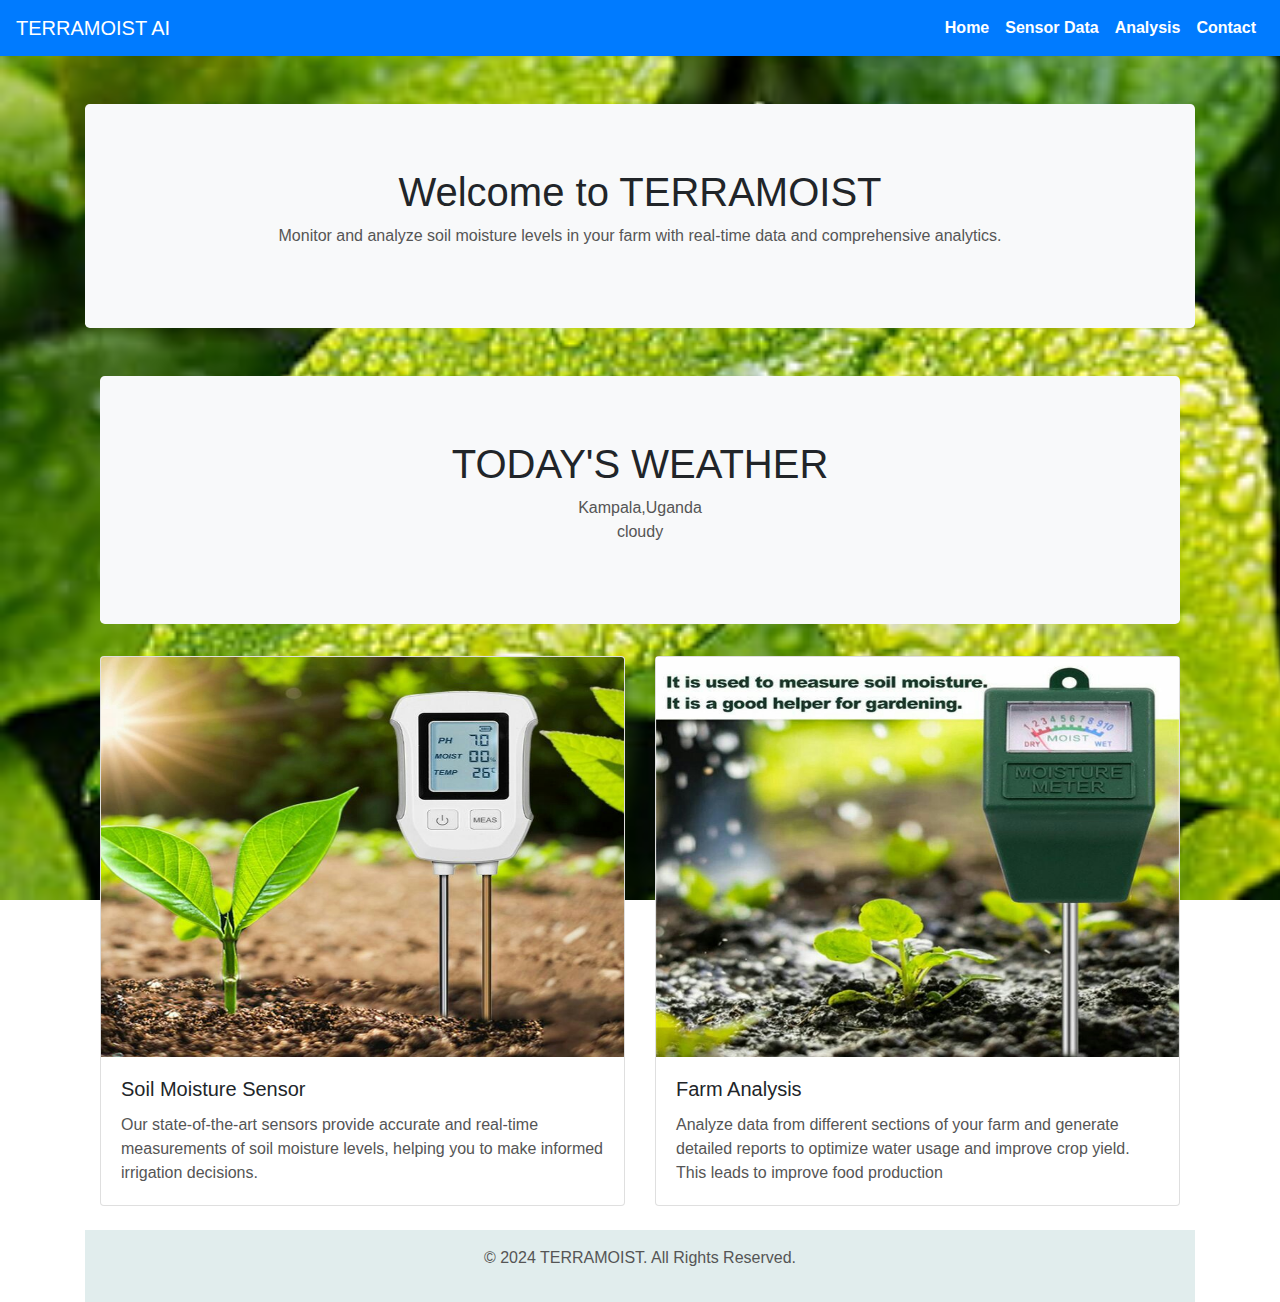
==== index.html @ a13288d0 "Add files via upload" ====
<!DOCTYPE html>
<html lang="en">
<head>
    <meta charset="UTF-8">
    <meta name="viewport" content="width=device-width, initial-scale=1.0">
    <title>Soil Moisture Tracker</title>
    <link rel="stylesheet" href="styles.css">
    <link rel="stylesheet" href="https://stackpath.bootstrapcdn.com/bootstrap/4.5.2/css/bootstrap.min.css">
    <style>
        body {
            background-image: url('bg.jpg');
            background-size: cover;
            background-attachment: fixed;
            background-repeat: no-repeat;
        }
    </style>
</head>
<body>
    <nav class="navbar navbar-expand-lg navbar-dark bg-primary">
        <a class="navbar-brand" href="#">TERRAMOIST AI</a>
        <button class="navbar-toggler" type="button" data-toggle="collapse" data-target="#navbarNav" aria-controls="navbarNav" aria-expanded="false" aria-label="Toggle navigation">
            <span class="navbar-toggler-icon"></span>
        </button>
        <div class="collapse navbar-collapse" id="navbarNav">
            <ul class="navbar-nav ml-auto">
                <li class="nav-item"><a class="nav-link" href="index.html">Home</a></li>
                <li class="nav-item"><a class="nav-link" href="sensor-data.html">Sensor Data</a></li>
                <li class="nav-item"><a class="nav-link" href="analysis.html">Analysis</a></li>
                <li class="nav-item"><a class="nav-link" href="contact.html">Contact</a></li>
            </ul>
        </div>
    </nav>

    <div class="container mt-5">
        <div class="jumbotron text-center bg-light">
            <h1>Welcome to TERRAMOIST</h1>
            <p>Monitor and analyze soil moisture levels in your farm with real-time data and comprehensive analytics.</p>
        </div>
         



        <div class="container mt-5">
            <div class="jumbotron text-center bg-light">
                <h1>TODAY'S WEATHER</h1>
                <p>Kampala,Uganda <br>
                    cloudy 
                    </p>
            </div>


        <div class="row">
            <div class="col-md-6">
                <div class="card mb-4">
                    <img src="s2.jpg" height="400px" class="card-img-top" alt="Soil Moisture Sensor">
                    <div class="card-body">
                        <h5 class="card-title">Soil Moisture Sensor</h5>
                        <p class="card-text">Our state-of-the-art sensors provide accurate and real-time measurements of soil moisture levels, helping you to make informed irrigation decisions.</p>
                    </div>
                </div>
            </div>
            <div class="col-md-6">
                <div class="card mb-4">
                    <img src="b2.jpg"  height=" 400px"="card-img-top" alt="Farm Analysis">
                    <div class="card-body">
                        <h5 class="card-title">Farm Analysis</h5>
                        <p class="card-text">Analyze data from different sections of your farm and generate detailed reports to optimize water usage and improve crop yield. This leads to improve food production</p>
                    </div>
                </div>
            </div>
        </div>
    </div>

    <footer >
        <p>&copy; 2024 TERRAMOIST. All Rights Reserved.</p>
    </footer>

    <script src="https://code.jquery.com/jquery-3.5.1.min.js"></script>
    <script src="https://cdn.jsdelivr.net/npm/@popperjs/core@2.5.4/dist/umd/popper.min.js"></script>
    <script src="https://stackpath.bootstrapcdn.com/bootstrap/4.5.2/js/bootstrap.min.js"></script>
    <script src="scripts.js"></script>
</body>
</html>
---- styles.css ----
/* General styles */
body {
    font-family: 'Arial', sans-serif;
    line-height: 1.6;
    margin: 0;
    padding: 0;
    color: #333;
    background: #f4f4f4;
}

/* Header styles */
header {
    background: linear-gradient(90deg, #007BFF, #0056b3); /* Updated color */
    color: #fff;
    padding: 2rem 0; /* Increased size */
    text-align: center;
}

header h1 {
    margin: 0;
    font-size: 2.5rem;
}

.navbar-nav .nav-link {
    color: #fff !important;
    font-weight: bold;
}

.navbar-nav .nav-link:hover {
    text-decoration: underline;
}

/* Section styles */
section {
    padding: 3rem 0;
    background: rgba(255, 255, 255, 0.8); /* Slightly transparent background */
    border-bottom: 1px solid #ddd;
}

h2 {
    font-size: 2rem;
    color: #007BFF;
}

p {
    font-size: 1rem;
    color: #555;
}

/* About section styles */
#about .col-md-4 {
    text-align: center;
}

#about .col-md-4 img {
    border-radius: 50%;
    border: 4px solid #007BFF;
}

/* Projects section styles */
#projects .card {
    transition: transform 0.3s, box-shadow 0.3s;
}

#projects .card:hover {
    transform: scale(1.05);
    box-shadow: 0 10px 15px rgba(0, 0, 0, 0.1);
}

#projects .card img {
    border-bottom: 2px solid #007BFF;
}

#projects .card-title {
    font-size: 1.5rem;
    color: #007BFF;
}

#projects .card-text {
    color: #333;
}

/* Contact section styles */
#contact p {
    font-size: 1.1rem;
    color: #333;
}

/* Social media icons */
.social-media-icons a {
    display: inline-block;
    width: 50px;
    height: 50px;
    line-height: 50px;
    margin: 0 10px;
    text-align: center;
    border-radius: 50%;
    color: #fff;
    background: #007BFF;
    transition: background 0.3s;
}

.social-media-icons a:hover {
    background: #0056b3;
}

/* Footer styles */
footer {
    background: #e1eded; /* Updated color */
    color: #16e324fd;
    text-align: center;
    padding: 1rem 0;
    position: relative;

    
}

/* Responsive design */
@media (max-width: 768px) {
    header h1 {
        font-size: 2rem;
    }

    .navbar-nav {
        flex-direction: column;
        align-items: center;
    }

    .navbar-nav .nav-item {
        margin: 0.5rem 0;
    }

    section {
        padding: 2rem 1rem;
    }
}


form {
    background-color: #115d16;
    padding: 20px;
    border-radius: 10px;
    max-width: 500px;
    margin: 0 auto;
    box-shadow: 0 0 10px rgba(0, 0, 0, 0.5);
    font-weight: bold;
    
    color: white;
}

form label {
    display: block;
    margin-bottom: 8px;
    font-weight: bold;
    
    color: white;
}

form input, form select, form textarea {
    width: 100%;
    padding: 10px;
    margin-bottom: 15px;
    border: none;
    border-radius: 5px;
    background-color: #333;
    color: #fff;
    font-weight: bold;
    
    color: white;
}

form button {
    background-color: #444444;
    color: #ffffff;
    padding: 10px 20px;
    border: none;
    border-radius: 5px;
    cursor: pointer;
    font-size: 16px;
}

form button:hover {
    background-color: #555;
}
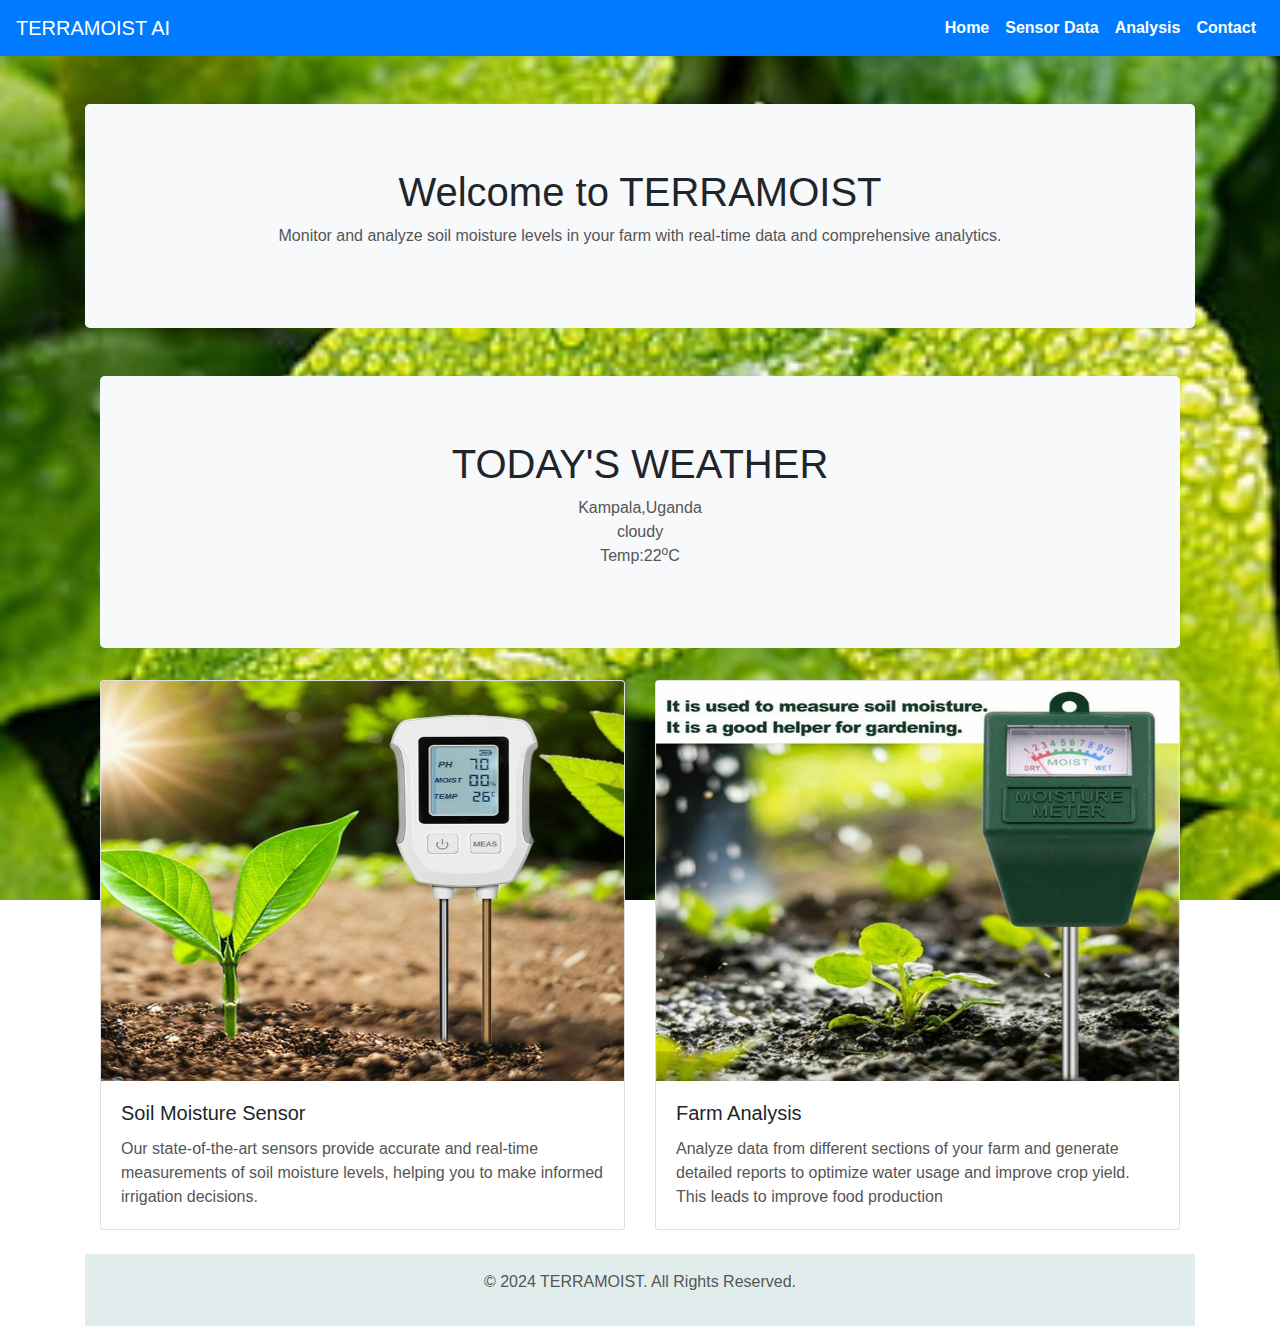
==== commit bb22111b: "Update index.html" ====
--- a/index.html
+++ b/index.html
@@ -44,7 +44,7 @@
             <div class="jumbotron text-center bg-light">
                 <h1>TODAY'S WEATHER</h1>
                 <p>Kampala,Uganda <br>
-                    cloudy 
+                    cloudy <br> Temp:22<sup>o</sup>C
                     </p>
             </div>
 
